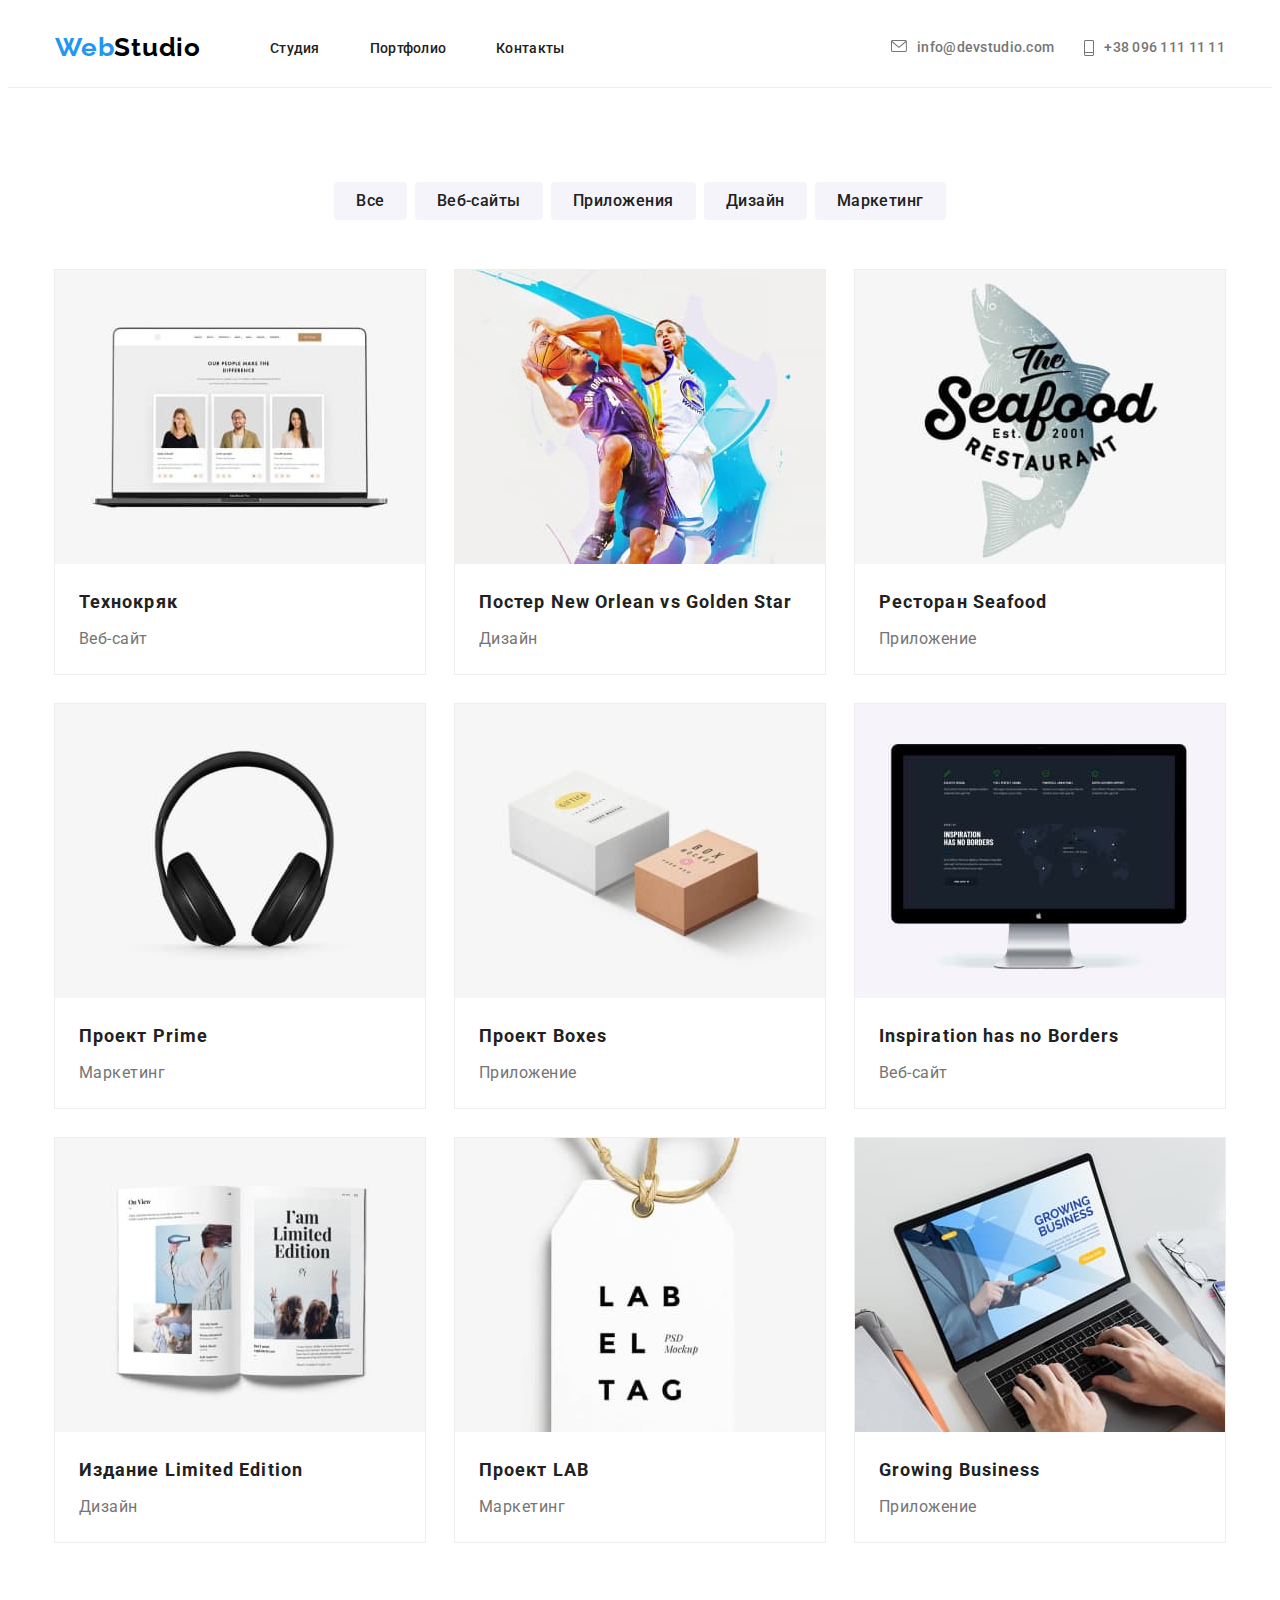
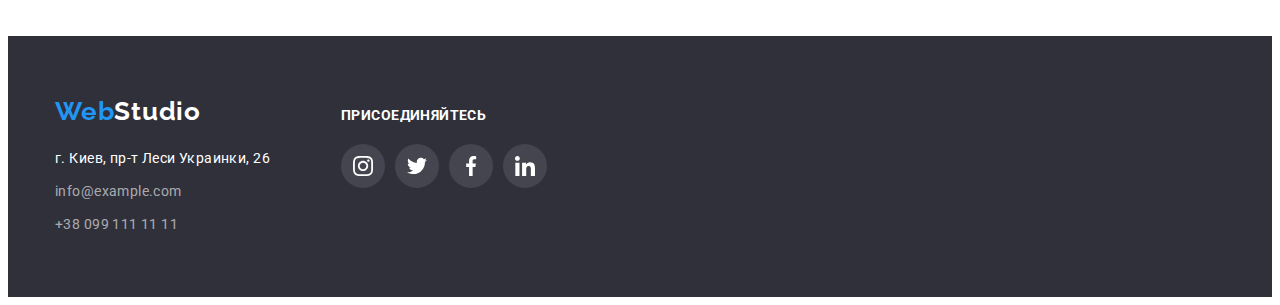
==== portfolio.html @ 506d8bec "5.1" ====
<!DOCTYPE html>
<html lang="ru">
<head>
    <meta charset="UTF-8">
    <meta http-equiv="X-UA-Compatible" content="IE=edge">
    <meta name="viewport" content="width=device-width, initial-scale=1.0">
    <title>Document</title>
    <link rel="preconnect" href="https://fonts.googleapis.com">
<link rel="preconnect" href="https://fonts.gstatic.com" crossorigin>
<link href="https://fonts.googleapis.com/css2?family=Raleway:wght@700&family=Roboto:wght@400;500;700;900&display=swap" rel="stylesheet">
<link rel="stylesheet" href="https://cdnjs.cloudflare.com/ajax/libs/modern-normalize/1.1.0/modern-normalize.min.css" integrity="sha512-wpPYUAdjBVSE4KJnH1VR1HeZfpl1ub8YT/NKx4PuQ5NmX2tKuGu6U/JRp5y+Y8XG2tV+wKQpNHVUX03MfMFn9Q==" crossorigin="anonymous" referrerpolicy="no-referrer" />
<link rel="stylesheet" href="./css/styles.css" />
</head>
<body>
    
    <header class="header">
        <div class="container">
    <nav class="header-nav">
        <a class="logo link" href="" lang="en">Web<span class="logo-accent">Studio</span></a>
        
       <ul class="header-list list"> 
           <li class="header-item"><a href="./index.html" class="header-link link studia ">Студия</a></li>
        <li class="header-item"><a href="./portfolio.html" class="header-link link portfolio">Портфолио</a></li>
        <li class="header-item"><a href="" class="header-link link contacts">Контакты</a></li>
    </ul>
    </nav>
     <ul class="header-connect list">
        <li class="header-connect-item"><a href="mailto:info@devstudio.com" class="header-mail link">
            <svg class="header-icon" width="16" height="12">
                <use href="./img/icons-four.svg#icon-envelope"></use>
            </svg> info@devstudio.com</a>
          </li>
        <li class="header-connect-item"><a href="tel:+380961111111" class="header-tel link">
            <svg class="header-icon" width="10" height="16">
                <use href="./img/icons-four.svg#icon-Vector"></use>
            </svg> +38 096 111 11 11</a>
          </li>
     </ul>
    </div>
    
    </header>
    <main>
<section class="main-box">
    <div class="container">
    <ul class="main-list list">
        <li class="main-item"><button type="button" class="main-btn">Все</button></li>
        <li class="main-item"><button type="button" class="main-btn">Веб-сайты</button></li>
        <li class="main-item"><button type="button" class="main-btn">Приложения</button></li>
        <li class="main-item"><button type="button" class="main-btn">Дизайн</button></li>
        <li class="main-item"><button type="button" class="main-btn">Маркетинг</button></li>
    </ul>
    <ul class="box-list list">
        <li class="box-item">
           <a href="" class="box-link link"> <img src="./images/img1.jpg" alt="веб-сайт" width="370" height="294" class="box-photo">
           <div class="about-box">
           <h3 class="box-title">Технокряк</h3>
                    <p class="box-text">Веб-сайт</p>
            </div>    
        </a>
        </li>
        <li class="box-item " >
          <a href="" class="box-link link">  <img src="./images/img2.jpg" alt="дизайн" width="370" height="294" class="box-photo">
          <div class="about-box">     
          <h3 class="box-title">Постер New Orlean vs Golden Star</h3>
                    <p class="box-text">Дизайн</p>
           </div>     
            </a>
        </li>
        <li class="box-item">
            <a href="" class="box-link link"><img src="./images/img3.jpg" alt="приложение" width="370" height="294" class="box-photo">
            <div class="about-box">   
            <h3 class="box-title">Ресторан Seafood</h3>
                    <p class="box-text">Приложение</p>
            </div>    
        </a>
        </li>
        <li class="box-item">
            <a href="" class="box-link link"><img src="./images/img4.jpg" alt="маркетинг" width="370" height="294" class="box-photo">
            <div class="about-box">    
            <h3 class="box-title">Проект Prime</h3>
                    <p class="box-text">Маркетинг</p>
            </div>    
            </a>
        </li>
        <li class="box-item">
            <a href="" class="box-link link"><img src="./images/img5.jpg" alt="приложение" width="370" height="294" class="box-photo">
            <div class="about-box">    
            <h3 class="box-title">Проект Boxes</h3>
                    <p class="box-text">Приложение</p>
            </div>    
            </a>
        </li>
        <li class="box-item">
            <a href="" class="box-link link"><img src="./images/img6.jpg" alt="веб-сайт" width="370" height="294" class="box-photo">
            <div class="about-box">    
            <h3 class="box-title">Inspiration has no Borders</h3>
                    <p class="box-text">Веб-сайт</p>
            </div>    
            </a>
        </li>
        <li class="box-item">
            <a href="" class="box-link link"><img src="./images/img7.jpg" alt="дизайн" width="370" height="294" class="box-photo">
            <div class="about-box">    
            <h3 class="box-title">Издание Limited Edition</h3>
                    <p class="box-text">Дизайн</p>
            </div>    
            </a>
        </li>
        <li class="box-item">
            <a href="" class="box-link link"><img src="./images/img8.jpg" alt="маркетинг" width="370" height="294" class="box-photo">
            <div class="about-box">    
            <h3 class="box-title">Проект LAB</h3>
                    <p class="box-text">Маркетинг</p>
            </div>    
            </a>
        </li>
        <li class="box-item">
            <a href="" class="box-link link"><img src="./images/img9.jpg" alt="приложение" width="370" height="294" class="box-photo">
            <div class="about-box">    
            <h3 class="box-title">Growing Business</h3>
                    <p class="box-text">Приложение</p>
            </div>    
            </a>
        </li>
    </ul>
</div>
</section>
    </main>
    <footer class="footer">
        <div class="footer-container container">
        <div class="address-container">   
        <a class="logo link" href="" lang="en">Web<span class="logo-accent-two">Studio</span></a>
      
        <address>
            <ul class="footer-list list">
              <li class="footer-item"><a href="https://bit.ly/3pXMvUd" target="_blank" rel="noopener noreferrer" class="footer-link-place link">г. Киев, пр-т
                  Леси Украинки, 26</a> </li>
              <li class="footer-item"><a href="mailto:info@example.com" class="footer-mail link">info@example.com</a> </li>
              <li class="footer-item"><a href="tel:+380991111111" class="footer-tel link">+38 099 111 11 11</a> </li>
            </ul>
          </address>
          </div>
          <div class="join">
              <strong class="join-title">присоединяйтесь</strong>
              <ul class="join-list list">
                  <li class="join-item">
                      <a href="" class="join-link link">
                          <svg class="join-icon" width="20" height="20">
                              <use href="./img/icons.svg#icon-instagram-2-1"></use>
                          </svg>
                      </a>
                  </li>
                  <li class="join-item">
                      <a href="" class="join-link link">
                          <svg class="join-icon" width="20" height="20">
                              <use href="./img/icons.svg#icon-twitter-1-1"></use>
                          </svg>
                      </a>
                  </li>
                  <li class="join-item">
                      <a href="" class="join-link link">
                          <svg class="join-icon" width="20" height="20">
                              <use href="./img/icons.svg#icon-facebook-1-1"></use>
                          </svg>
                      </a>
                  </li>
                  <li class="join-item">
                      <a href="" class="join-link link">
                          <svg class="join-icon" width="20" height="20">
                              <use href="./img/icons.svg#icon-linkedin-1-1"></use>
                          </svg>
                      </a>
                  </li>
              </ul>
          </div>
        </div>
        </footer>
</body>
</html>
---- css/styles.css ----
:root {
    --header-color: #212121;
    --title-color:#212121;
    --text-color:#757575;
    --btn-color:#2196F3;
    --second-title-color:#FFFFFF;
    --logo-colar:#2196F3;
    --header-link-color:#757575;
    --second-btn-color:#212121;
}
img {
  display: block;
}

* {
  box-sizing: border-box;
}
address {
  font-style: normal;
}
p, h1, h2, h3, h4, h5, h6{
  margin: 0;
}
ul{
  margin: 0;
  padding-left: 0;
}


body{
font-family: 'Roboto', sans-serif;
color: #212121;

}
.list {
    list-style: none;
}
.link {
    text-decoration: none;
}
.container {
  width: 1200px;
  margin: 0 auto;
  padding-left: 15px;
  padding-right: 15px;
}
                                          /*header*/
.header {
  padding-top: 24px;
  padding-bottom: 24px;
  border-bottom: 1px solid #ECECEC;
}
.logo {font-family: 'Raleway',sans-serif;
    font-style: normal;
    font-weight: 700;
    font-size: 26px;
    line-height: 1.19;
    letter-spacing: 0.03em;
    color: var(--logo-colar);
    width: 145px;
    height: 31px;
  }
  .logo {
    margin-right: 70px;
  }
    .logo-accent {
        color: black;
    }
    .logo-accent-two{
      color: #FFFFFF;
    }
    .header-list {
      display: flex;
    }
    .header-nav {
      display: flex;
      align-items: center;
    }
    .header .container {
     display: flex;
     align-items: center;
    }
  .header-link {
    font-weight: 500;
    font-size: 14px;
    line-height: 1.14;  
    letter-spacing: 0.02em;
    
    color: var(--header-color);
  }

  .header-item {
   margin-right: 50px;

  }
  .header-item:last-child {
    margin-right: 0;
  }
  .header-mail {
      
  font-weight: 500;
  font-size: 14px;
  line-height: 1.14;
  letter-spacing: 0.02em;
  
  color: var(--header-link-color);
  margin-right: 30px;
  }
  .header-tel {
    font-weight: 500;
    font-size: 14px;
    line-height: 1.14;
    letter-spacing: 0.02em;
    
    color: var(--header-link-color);
  }
  .header-connect {
    margin-left: auto;
    display: flex;
  }
  .header-tel, .header-mail {
   
   display: flex;
  }
  .header-icon {
    fill: #757575;
    margin-right: 10px;  
  }

  .header-link:hover,
  .header-link:focus {
    color: var(--btn-color);
  }
  .header-mail:hover,
  .header-mail:focus {
    color: var(--btn-color);
  }
  .header-mail:hover .header-icon,
  .header-mail:focus .header-icon {
    fill: var(--btn-color);
  }
  .header-tel:hover,
  .header-tel:focus {
    color: var(--btn-color);
  }

  .header-tel:hover .header-icon,
  .header-tel:focus .header-icon{
    color: var(--btn-color);
    fill: var(--btn-color);
  }

  .business-btn:hover,
  .business-btn:focus {
    background: var(--btn-color);
  }
  .main-btn:hover,
  .main-btn:focus {
    background: var(--btn-color);
    color: #FFFFFF;
    box-shadow: 0px 3px 1px rgba(0, 0, 0, 0.1), 0px 1px 2px rgba(0, 0, 0, 0.08), 0px 2px 2px rgba(0, 0, 0, 0.12);
  }
  .footer-link-place:hover,
  .footer-link-place:focus {
    color: var(--btn-color);
  }
  .footer-mail:hover,
  .footer-mail:focus {
    color: var(--btn-color);
  }
  .footer-tel:hover,
  .footer-tel:focus {
    color: var(--btn-color);

  }
                                         /*main*/
 .business{
  background: #2F303A;
  background-image: linear-gradient(rgba(47, 48, 58, 0.4),
   rgba(47, 48, 58, 0.4)), url(../img/photo_bg.jpg);
   max-width: 1600px;
   margin: 0px auto;
  background-repeat: no-repeat;
  background-position: center;
  background-size: cover;
  padding-top: 200px;
  padding-bottom: 200px;
 }                                        
.main-title {
    font-weight: 900;
font-size: 44px;
line-height: 1.36;
color:var(--second-title-color);
text-align: center;
margin-bottom: 30px;
width: 696px;
margin-left: auto;
margin-right: auto;
}


  .business-btn {
    font-family: 'Roboto';
    font-style: normal;
    font-weight: 700;
    font-size: 16px;
    line-height: 1.88;
    min-width: 200px;
    height: 50px;
    margin: 0 auto;
    display: block;
    background: #2196F3;
box-shadow: 0px 4px 4px rgba(0, 0, 0, 0.15);
border-radius: 4px;
color: #FFFFFF;
  }   
  .option {
    padding-top: 94px;
    padding-bottom: 94px;
  }
    .option-list {
     display: flex;

    }
    .option-item:not(:last-child) {
      margin-right: 30px;
    }
    .option-item {
      width: 270px;
    }
  
  .option-item-title {
    font-weight: 700;
    font-size: 14px;
    line-height: 1.14;
    letter-spacing: 0.03em;
    text-transform: uppercase;
    color: var(--title-color);
    margin-bottom: 10px;
  } 
  .option-iyem-text {
    font-size: 14px;
    line-height: 1.71;
    letter-spacing: 0.03em;
    
    color: var(--text-color);
  }     

 .option-soc-list {
   display: flex;
   justify-content: center;
 }
 
 .option-soc-item {
   width: 270px;
   height: 120px;
   background: #F5F4FA;
   border-radius: 4px;
   margin-bottom: 30px;
   margin-left: 30px;
 }

 .option-soc-item:first-child {
   margin-left: 0px;
 }

 .option-soc {
    display: flex;
    width: 100%;
    height: 100%;
    justify-content: center;
    align-items: center;
 }




  .work {
    padding-bottom: 94px;
  }
  .work-title {
    font-weight: 700;
    font-size: 36px;
    line-height: 1.17;
    letter-spacing: 0.03em;
    color: var(--title-color);
    margin-bottom: 50px;
    text-align: center;
  }   
  .work-list {
   display: flex;
  }
  .work-item:not(:last-child) {
   margin-right: 30px;

  } 
  
  .hero {
    background: #F5F4FA;
    padding-top: 94px;
    padding-bottom: 94px; 
  }
  .hero-title {
    font-weight: 700;
    font-size: 36px;
    line-height: 1.17;
    letter-spacing: 0.03em;
    color: var(--title-color);
    text-align: center;
    margin-bottom: 50px;
  }  
  .hero-list {
    display: flex;
     margin: -15px;
  }
  /* .hero-item:not(:last-child) {
    margin-right: 30px; 

  } */
  .hero-item {
    /* flex-basic: calc((100% - 120px) / 4); */
    flex-basis: calc(100% / 4 - 30px);
    margin: 15px;
    box-shadow: 0px 1px 3px rgba(0, 0, 0, 0.12), 0px 1px 1px rgba(0, 0, 0, 0.14), 0px 2px 1px rgba(0, 0, 0, 0.2);
    border-radius: 0px 0px 4px 4px; 
  }
  .about-people {
    padding-top: 30px;
    padding-bottom: 30px;
    text-align: center;
    background-color: #FFFFFF;
    border-radius: 4px;
  }

  .hero-name {
    font-weight: 500;
    font-size: 16px;
    line-height: 1.19;
    letter-spacing: 0.03em;
    color: var(--title-color);
    margin-bottom: 10px;
  }     
  .hero-work {
    font-size: 16px;
    line-height: 1.19;
    letter-spacing: 0.03em;
    
    color: var(--text-color);
    margin-bottom: 16px;
  }   

  .hero-soc-list {
    display: flex;
    justify-content: center;
  }

  .hero-soc-item {
   width: 44px;
   height: 44px;
   margin-left: 10px;

  }
  
  .hero-soc-item:first-child {
    margin-left: 0px;
  }

  .hero-soc-link {
    display: flex;
    align-items: center; 
    justify-content: center; 
    width: 100%;
    height: 100%;
    border-radius: 50px;
  }
  .hero-soc-icon {
    fill:  #AFB1B8;
  }

  .hero-soc-link:hover,
  .hero-soc-link:focus {
    background: #2196F3;
  }

  .hero-soc-link:hover .hero-soc-icon,
  .hero-soc-link:focus .hero-soc-icon {
    fill: #FFFFFF;
  }
  
  .customers {
    padding-top: 94px;
    padding-bottom: 94px;
    
  }

  .customers-title {
    font-weight: 700;
    font-size: 36px;
    line-height: 1.17;
    text-align: center;
    letter-spacing: 0.03em;
    color: #212121;
    text-align: center;
    margin-bottom: 50px;
  }
  .customers-list {
    display: flex;
    justify-content: center;
  }

  .customers-item {
   width: 170px;
   height: 92px;
   margin-left: 30px; 
   border: 1px solid #AFB1B8;
   border-radius: 4px;
  }
  .customers-item:first-child {
    margin-left: 0px;
  }

  .customers-icon {
    fill: #AFB1B8;
  }

  .customers-link {
   display: flex;
   align-items: center ;
   justify-content: center;
   width: 100%;
   height: 100%;
  }
   
  .customers-link:hover,
  .customers-link:focus {
    border: 1px solid #2196F3;
  }

  .customers-link:hover .customers-icon,
  .customers-link:focus .customers-icon {
    fill: #2196F3;
  }

                                    /*footer*/
   .footer {
    background: #2F303A;
    padding-top: 60px;
    padding-bottom: 60px; 
    
   }
   .footer-container {
     display: flex;
     align-items: baseline;
   }
   .address-container {
     margin-right: 70px;
   }
   
   .footer-list {
     margin-top: 20px;
   }

   .footer-link-place {
    font-size: 14px;
    line-height: 1.71;
    letter-spacing: 0.03em;
    color: var(--second-title-color);
   }
   .footer-mail {
    font-size: 14px;
    line-height: 1.71;
    letter-spacing: 0.03em;
    color: rgba(255, 255, 255, 0.6);
   }
   .footer-tel {
    font-size: 14px;
    line-height: 1.71;
    letter-spacing: 0.03em;
    color: rgba(255, 255, 255, 0.6);
   }
   .footer-item:not(:last-child) {
     margin-bottom: 9px;

   } 
   .join-title {
    font-weight: 700;
    font-size: 14px;
    line-height: 1.14;
    letter-spacing: 0.03em;
    color: #FFFFFF;
    display: block;
    margin-bottom: 20px;
    text-transform: uppercase; 
   }

   .join-list {
     display: flex;
     justify-content: center;
   }  
   .join-item {
    width: 44px;
    height: 44px;
    margin-left: 10px;
   }
   .join-item:first-child {
     margin-left: 0px;
    } 

   .join-link {
     display: flex;
     justify-content: center;
     align-items: center;
     width: 100%;
     height: 100%;
     border-radius: 50px;
     background: rgba(255, 255, 255, 0.1);
   }   
   
   .join-icon {
     fill: #FFFFFF;
   } 

   .join-link:hover,
   .join-link:focus {
    background: #2196F3;
   }
    
  


                            /*main-portfolio*/
                            
  .main-box {
    padding-top: 94px;
    padding-bottom: 94px;
  } 

  .main-btn {
    font-family: 'Roboto';
    font-style: normal;
    font-weight: 500;
    font-size: 16px;
    line-height: 1.63;
    letter-spacing: 0.03em;
    color: var(--second-btn-color);
    padding: 6px 22px;
    background: #F5F4FA;
    border-radius: 4px;
    border: #FFFFFF;
    
  }  
  .main-list {
    margin-bottom: 50px;
    display:flex;
    justify-content: center;
  }
  .main-item:not(:last-child) {
    margin-right: 8px;
  }
  
  .about-box {
    padding-top: 20px;
    padding-bottom: 20px;
    /* border: 1px solid #EEEEEE; */
    padding-left: 24px;
    padding-right: 24px;
  }
  .box-list {
   display: flex;
   flex-wrap: wrap;
    margin: -15px;
  }
  .box-item {
    flex-basis: calc(100% / 9 - 30px);
     margin: 15px; 
     outline: 1px solid #EEEEEE;
  }

  .box-item:hover,
  .box-item:focus {
box-shadow: 0px 1px 1px rgba(0, 0, 0, 0.12), 0px 4px 4px 
rgba(0, 0, 0, 0.06), 1px 4px 6px rgba(0, 0, 0, 0.16);
  }

  .box-title{
    font-weight: 700;
    font-size: 18px;
    line-height: 2.00;
    letter-spacing: 0.06em;
    color: var(--title-color);
    margin-bottom: 4px;
     
  }                                                   
  .box-text {
    font-size: 16px;
    line-height: 1.88;
    letter-spacing: 0.03em;
    
    color: var(--text-color);
  }
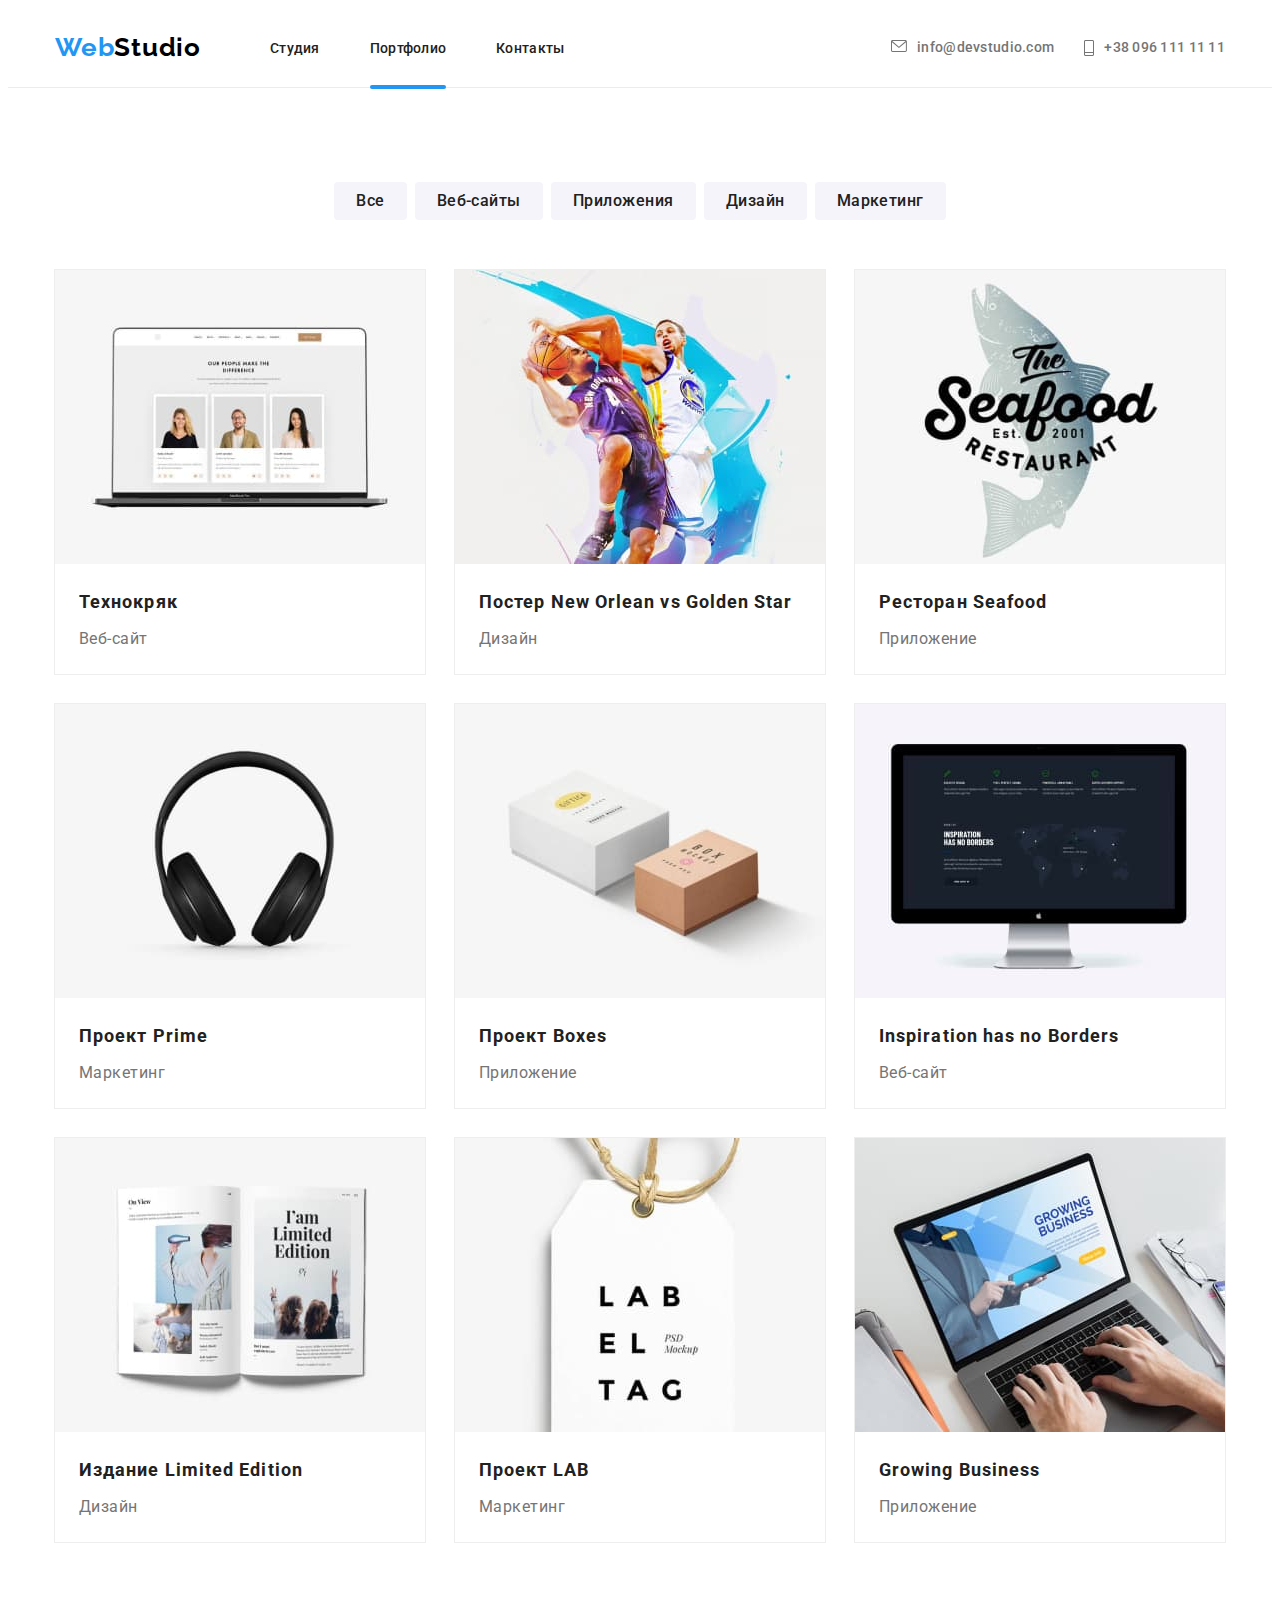
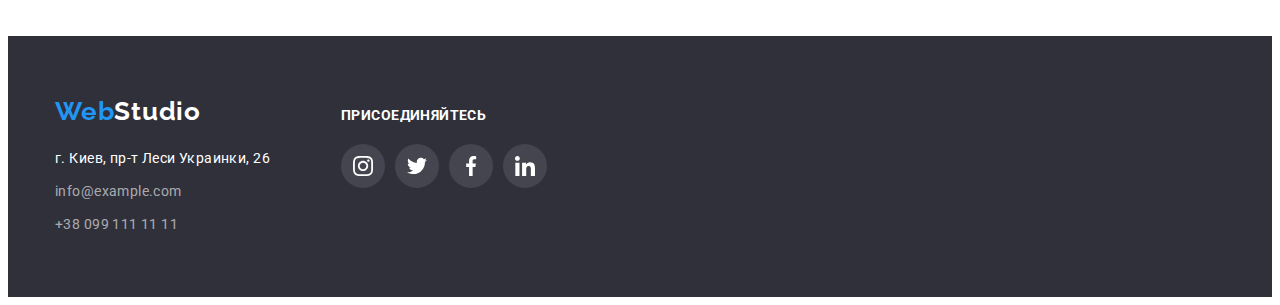
==== commit 9376cb6b: "5.3" ====
--- a/portfolio.html
+++ b/portfolio.html
@@ -18,24 +18,24 @@
     <nav class="header-nav">
         <a class="logo link" href="" lang="en">Web<span class="logo-accent">Studio</span></a>
         
-       <ul class="header-list list"> 
-           <li class="header-item"><a href="./index.html" class="header-link link studia ">Студия</a></li>
-        <li class="header-item"><a href="./portfolio.html" class="header-link link portfolio">Портфолио</a></li>
+    <ul class="header-list list"> 
+        <li class="header-item"><a href="./index.html" class="header-link link studia ">Студия</a></li>
+        <li class="header-item"><a href="./portfolio.html" class="header-link link portfolio curent">Портфолио</a></li>
         <li class="header-item"><a href="" class="header-link link contacts">Контакты</a></li>
     </ul>
     </nav>
-     <ul class="header-connect list">
+    <ul class="header-connect list">
         <li class="header-connect-item"><a href="mailto:info@devstudio.com" class="header-mail link">
             <svg class="header-icon" width="16" height="12">
                 <use href="./img/icons-four.svg#icon-envelope"></use>
             </svg> info@devstudio.com</a>
-          </li>
+        </li>
         <li class="header-connect-item"><a href="tel:+380961111111" class="header-tel link">
             <svg class="header-icon" width="10" height="16">
                 <use href="./img/icons-four.svg#icon-Vector"></use>
             </svg> +38 096 111 11 11</a>
-          </li>
-     </ul>
+        </li>
+    </ul>
     </div>
     
     </header>
@@ -51,23 +51,31 @@
     </ul>
     <ul class="box-list list">
         <li class="box-item">
-           <a href="" class="box-link link"> <img src="./images/img1.jpg" alt="веб-сайт" width="370" height="294" class="box-photo">
-           <div class="about-box">
-           <h3 class="box-title">Технокряк</h3>
+            <div class="box-wrap"><a href="" class="box-link link"> <img src="./images/img1.jpg" alt="веб-сайт" width="370" height="294" class="box-photo">
+                <p class="box-pre-text">Ресурс предлагает комплексные предложения с разным уровнем функционала и сервисов. Все это позволит посетителю получить исчерпывающие сведения о компании или частном лице.</p>
+            </div>
+        <div class="about-box">
+        <h3 class="box-title">Технокряк</h3>
                     <p class="box-text">Веб-сайт</p>
             </div>    
         </a>
         </li>
         <li class="box-item " >
-          <a href="" class="box-link link">  <img src="./images/img2.jpg" alt="дизайн" width="370" height="294" class="box-photo">
-          <div class="about-box">     
-          <h3 class="box-title">Постер New Orlean vs Golden Star</h3>
+            <div class="box-wrap">
+                <a href="" class="box-link link">  <img src="./images/img2.jpg" alt="дизайн" width="370" height="294" class="box-photo">
+                    <p class="box-pre-text">Ресурс предлагает комплексные предложения с разным уровнем функционала и сервисов. Все это позволит посетителю получить исчерпывающие сведения о компании или частном лице.</p>
+            </div>
+        <div class="about-box">     
+        <h3 class="box-title">Постер New Orlean vs Golden Star</h3>
                     <p class="box-text">Дизайн</p>
-           </div>     
-            </a>
-        </li>
-        <li class="box-item">
-            <a href="" class="box-link link"><img src="./images/img3.jpg" alt="приложение" width="370" height="294" class="box-photo">
+        </div>     
+            </a>
+        </li>
+        <li class="box-item">
+            <div class="box-wrap">
+                <a href="" class="box-link link"><img src="./images/img3.jpg" alt="приложение" width="370" height="294" class="box-photo">
+                    <p class="box-pre-text">Ресурс предлагает комплексные предложения с разным уровнем функционала и сервисов. Все это позволит посетителю получить исчерпывающие сведения о компании или частном лице.</p>
+            </div>
             <div class="about-box">   
             <h3 class="box-title">Ресторан Seafood</h3>
                     <p class="box-text">Приложение</p>
@@ -75,7 +83,10 @@
         </a>
         </li>
         <li class="box-item">
-            <a href="" class="box-link link"><img src="./images/img4.jpg" alt="маркетинг" width="370" height="294" class="box-photo">
+            <div class="box-wrap">
+                <a href="" class="box-link link"><img src="./images/img4.jpg" alt="маркетинг" width="370" height="294" class="box-photo">
+                    <p class="box-pre-text">Ресурс предлагает комплексные предложения с разным уровнем функционала и сервисов. Все это позволит посетителю получить исчерпывающие сведения о компании или частном лице.</p>
+            </div>
             <div class="about-box">    
             <h3 class="box-title">Проект Prime</h3>
                     <p class="box-text">Маркетинг</p>
@@ -83,7 +94,10 @@
             </a>
         </li>
         <li class="box-item">
-            <a href="" class="box-link link"><img src="./images/img5.jpg" alt="приложение" width="370" height="294" class="box-photo">
+            <div class="box-wrap">
+                <a href="" class="box-link link"><img src="./images/img5.jpg" alt="приложение" width="370" height="294" class="box-photo">
+                    <p class="box-pre-text">Ресурс предлагает комплексные предложения с разным уровнем функционала и сервисов. Все это позволит посетителю получить исчерпывающие сведения о компании или частном лице.</p>
+            </div>
             <div class="about-box">    
             <h3 class="box-title">Проект Boxes</h3>
                     <p class="box-text">Приложение</p>
@@ -91,7 +105,10 @@
             </a>
         </li>
         <li class="box-item">
-            <a href="" class="box-link link"><img src="./images/img6.jpg" alt="веб-сайт" width="370" height="294" class="box-photo">
+            <div class="box-wrap">
+                <a href="" class="box-link link"><img src="./images/img6.jpg" alt="веб-сайт" width="370" height="294" class="box-photo">
+                    <p class="box-pre-text">Ресурс предлагает комплексные предложения с разным уровнем функционала и сервисов. Все это позволит посетителю получить исчерпывающие сведения о компании или частном лице.</p>
+            </div>
             <div class="about-box">    
             <h3 class="box-title">Inspiration has no Borders</h3>
                     <p class="box-text">Веб-сайт</p>
@@ -99,7 +116,10 @@
             </a>
         </li>
         <li class="box-item">
-            <a href="" class="box-link link"><img src="./images/img7.jpg" alt="дизайн" width="370" height="294" class="box-photo">
+            <div class="box-wrap">
+                <a href="" class="box-link link"><img src="./images/img7.jpg" alt="дизайн" width="370" height="294" class="box-photo">
+                    <p class="box-pre-text">Ресурс предлагает комплексные предложения с разным уровнем функционала и сервисов. Все это позволит посетителю получить исчерпывающие сведения о компании или частном лице.</p>
+            </div>
             <div class="about-box">    
             <h3 class="box-title">Издание Limited Edition</h3>
                     <p class="box-text">Дизайн</p>
@@ -107,7 +127,10 @@
             </a>
         </li>
         <li class="box-item">
-            <a href="" class="box-link link"><img src="./images/img8.jpg" alt="маркетинг" width="370" height="294" class="box-photo">
+            <div class="box-wrap">
+                <a href="" class="box-link link"><img src="./images/img8.jpg" alt="маркетинг" width="370" height="294" class="box-photo">
+                    <p class="box-pre-text">Ресурс предлагает комплексные предложения с разным уровнем функционала и сервисов. Все это позволит посетителю получить исчерпывающие сведения о компании или частном лице.</p>
+            </div>
             <div class="about-box">    
             <h3 class="box-title">Проект LAB</h3>
                     <p class="box-text">Маркетинг</p>
@@ -115,7 +138,10 @@
             </a>
         </li>
         <li class="box-item">
-            <a href="" class="box-link link"><img src="./images/img9.jpg" alt="приложение" width="370" height="294" class="box-photo">
+            <div class="box-wrap">
+                <a href="" class="box-link link"><img src="./images/img9.jpg" alt="приложение" width="370" height="294" class="box-photo">
+                    <p class="box-pre-text">Ресурс предлагает комплексные предложения с разным уровнем функционала и сервисов. Все это позволит посетителю получить исчерпывающие сведения о компании или частном лице.</p>
+            </div>
             <div class="about-box">    
             <h3 class="box-title">Growing Business</h3>
                     <p class="box-text">Приложение</p>
@@ -130,50 +156,77 @@
         <div class="footer-container container">
         <div class="address-container">   
         <a class="logo link" href="" lang="en">Web<span class="logo-accent-two">Studio</span></a>
-      
+    
         <address>
             <ul class="footer-list list">
-              <li class="footer-item"><a href="https://bit.ly/3pXMvUd" target="_blank" rel="noopener noreferrer" class="footer-link-place link">г. Киев, пр-т
-                  Леси Украинки, 26</a> </li>
-              <li class="footer-item"><a href="mailto:info@example.com" class="footer-mail link">info@example.com</a> </li>
-              <li class="footer-item"><a href="tel:+380991111111" class="footer-tel link">+38 099 111 11 11</a> </li>
+            <li class="footer-item"><a href="https://bit.ly/3pXMvUd" target="_blank" rel="noopener noreferrer" class="footer-link-place link">г. Киев, пр-т
+                Леси Украинки, 26</a> </li>
+            <li class="footer-item"><a href="mailto:info@example.com" class="footer-mail link">info@example.com</a> </li>
+            <li class="footer-item"><a href="tel:+380991111111" class="footer-tel link">+38 099 111 11 11</a> </li>
             </ul>
-          </address>
-          </div>
-          <div class="join">
-              <strong class="join-title">присоединяйтесь</strong>
-              <ul class="join-list list">
-                  <li class="join-item">
-                      <a href="" class="join-link link">
-                          <svg class="join-icon" width="20" height="20">
-                              <use href="./img/icons.svg#icon-instagram-2-1"></use>
-                          </svg>
-                      </a>
-                  </li>
-                  <li class="join-item">
-                      <a href="" class="join-link link">
-                          <svg class="join-icon" width="20" height="20">
-                              <use href="./img/icons.svg#icon-twitter-1-1"></use>
-                          </svg>
-                      </a>
-                  </li>
-                  <li class="join-item">
-                      <a href="" class="join-link link">
-                          <svg class="join-icon" width="20" height="20">
-                              <use href="./img/icons.svg#icon-facebook-1-1"></use>
-                          </svg>
-                      </a>
-                  </li>
-                  <li class="join-item">
-                      <a href="" class="join-link link">
-                          <svg class="join-icon" width="20" height="20">
-                              <use href="./img/icons.svg#icon-linkedin-1-1"></use>
-                          </svg>
-                      </a>
-                  </li>
-              </ul>
-          </div>
+        </address>
+        </div>
+        <div class="join">
+            <strong class="join-title">присоединяйтесь</strong>
+            <ul class="join-list list">
+                <li class="join-item">
+                    <a href="" class="join-link link">
+                        <svg class="join-icon" width="20" height="20">
+                            <use href="./img/icons.svg#icon-instagram-2-1"></use>
+                        </svg>
+                    </a>
+                </li>
+                <li class="join-item">
+                    <a href="" class="join-link link">
+                        <svg class="join-icon" width="20" height="20">
+                            <use href="./img/icons.svg#icon-twitter-1-1"></use>
+                        </svg>
+                    </a>
+                </li>
+                <li class="join-item">
+                    <a href="" class="join-link link">
+                        <svg class="join-icon" width="20" height="20">
+                            <use href="./img/icons.svg#icon-facebook-1-1"></use>
+                        </svg>
+                    </a>
+                </li>
+                <li class="join-item">
+                    <a href="" class="join-link link">
+                        <svg class="join-icon" width="20" height="20">
+                            <use href="./img/icons.svg#icon-linkedin-1-1"></use>
+                        </svg>
+                    </a>
+                </li>
+            </ul>
+        </div>
         </div>
         </footer>
 </body>
-</html>+</html>
+<!-- <section class="work">
+    <div class="container">
+    <h2 class="work-title">Чем мы занимаемся</h2>
+    <ul class="work-list list">
+        <li class="work-item">
+            <img src="img/cod.jpg" alt="верстка" width="370" height="294" class="work-pict"> 
+        </li>
+        <li class="work-item"> 
+            <img src="img/telephone.jpg" alt="верстка" width="370" height="294"  class="work-pict">
+        </li>
+        <li class="work-item">
+            <img src="img/laptop.jpg" alt="верстка" width="370" height="294" class="work-pict">
+        </li>
+    </ul>
+    <ul class="work-pre-list list">
+        <li class="work-pre-item">
+            <p class="pre-text">Десктопные приложения</p>
+        </li>
+        <li class="work-pre-item">
+            <p class="pre-text">Мобильные приложения</p>
+        </li>
+        <li class="work-pre-item">
+            <p class="pre-text">Дизайнерские решения</p>
+        </li>
+    </ul>
+    </div>
+    </section> -->--- a/css/styles.css
+++ b/css/styles.css
@@ -70,61 +70,92 @@
       color: #FFFFFF;
     }
     .header-list {
-      display: flex;
+      display: flex;;
     }
+    .curent::after{
+      position: absolute;
+      /* left: 0; */
+      bottom: -1px;
+      content: "";
+      display: block;
+      width: 100%;
+      height: 4px;
+      background-color: #2196F3;
+      border-radius: 2px;
+      /* top: 45px; */
+      }
     .header-nav {
       display: flex;
       align-items: center;
     }
     .header .container {
-     display: flex;
-     align-items: center;
+    display: flex;
+    align-items: center;
     }
   .header-link {
+    padding-top: 32px;
+    padding-bottom: 32px;
+    position: relative;
     font-weight: 500;
     font-size: 14px;
     line-height: 1.14;  
     letter-spacing: 0.02em;
-    
     color: var(--header-color);
-  }
-
+    transition: color 250ms cubic-bezier(0.4, 0, 0.2, 1);
+    
+  }
+  /* .header-list::after {
+    content: "";
+    position:absolute;
+    
+    display: block;
+    width: 100%;
+    height: 4px;
+    border-radius: 4px;
+    background-color: var(--btn-color)
+    
+  } */
+    
+  
+  
   .header-item {
-   margin-right: 50px;
+  margin-right: 50px;
 
   }
   .header-item:last-child {
     margin-right: 0;
   }
+  
   .header-mail {
       
   font-weight: 500;
   font-size: 14px;
   line-height: 1.14;
   letter-spacing: 0.02em;
-  
   color: var(--header-link-color);
   margin-right: 30px;
+  transition: color 250ms cubic-bezier(0.4, 0, 0.2, 1);
   }
   .header-tel {
     font-weight: 500;
     font-size: 14px;
     line-height: 1.14;
     letter-spacing: 0.02em;
-    
     color: var(--header-link-color);
+    transition: color 250ms cubic-bezier(0.4, 0, 0.2, 1);
   }
   .header-connect {
     margin-left: auto;
     display: flex;
   }
   .header-tel, .header-mail {
-   
-   display: flex;
+  
+  display: flex;
   }
   .header-icon {
     fill: #757575;
     margin-right: 10px;  
+    transition: color 250ms cubic-bezier(0.4, 0, 0.2, 1);
   }
 
   .header-link:hover,
@@ -173,19 +204,20 @@
     color: var(--btn-color);
 
   }
-                                         /*main*/
- .business{
+                                        /*main*/
+
+  .business{
   background: #2F303A;
   background-image: linear-gradient(rgba(47, 48, 58, 0.4),
-   rgba(47, 48, 58, 0.4)), url(../img/photo_bg.jpg);
-   max-width: 1600px;
-   margin: 0px auto;
+  rgba(47, 48, 58, 0.4)), url(../img/photo_bg.jpg);
+  max-width: 1600px;
+  margin: 0px auto;
   background-repeat: no-repeat;
   background-position: center;
   background-size: cover;
   padding-top: 200px;
   padding-bottom: 200px;
- }                                        
+}                                        
 .main-title {
     font-weight: 900;
 font-size: 44px;
@@ -210,16 +242,17 @@
     margin: 0 auto;
     display: block;
     background: #2196F3;
-box-shadow: 0px 4px 4px rgba(0, 0, 0, 0.15);
-border-radius: 4px;
-color: #FFFFFF;
+    box-shadow: 0px 4px 4px rgba(0, 0, 0, 0.15);
+    border-radius: 4px;
+    color: #FFFFFF;
+    transition: color 250ms linear, background 250ms linear ;
   }   
   .option {
     padding-top: 94px;
     padding-bottom: 94px;
   }
     .option-list {
-     display: flex;
+    display: flex;
 
     }
     .option-item:not(:last-child) {
@@ -238,7 +271,7 @@
     color: var(--title-color);
     margin-bottom: 10px;
   } 
-  .option-iyem-text {
+  .option-item-text {
     font-size: 14px;
     line-height: 1.71;
     letter-spacing: 0.03em;
@@ -246,31 +279,31 @@
     color: var(--text-color);
   }     
 
- .option-soc-list {
-   display: flex;
-   justify-content: center;
- }
- 
- .option-soc-item {
-   width: 270px;
-   height: 120px;
-   background: #F5F4FA;
-   border-radius: 4px;
-   margin-bottom: 30px;
-   margin-left: 30px;
- }
-
- .option-soc-item:first-child {
-   margin-left: 0px;
- }
-
- .option-soc {
+  .option-soc-list {
+  display: flex;
+  justify-content: center;
+  }
+
+  .option-soc-item {
+    width: 270px;
+    height: 120px;
+    background: #F5F4FA;
+    border-radius: 4px;
+    margin-bottom: 30px;
+    margin-left: 30px;
+  }
+
+  .option-soc-item:first-child {
+    margin-left: 0px;
+  }
+
+  .option-soc {
     display: flex;
     width: 100%;
     height: 100%;
     justify-content: center;
     align-items: center;
- }
+  }
 
 
 
@@ -288,12 +321,44 @@
     text-align: center;
   }   
   .work-list {
-   display: flex;
+    display: flex;
   }
   .work-item:not(:last-child) {
-   margin-right: 30px;
+    margin-right: 30px;
 
   } 
+  
+  
+  
+  .thumb {
+    position: relative;
+    
+
+  }
+  .thumb> .pre-text {
+    position: absolute;
+    left: 0;
+    bottom: 0;
+    color:#FFFFFF ;
+    background-color: rgba(47, 48, 58, 0.8);
+    display: flex;
+    align-items: center;
+    justify-content: center;
+    width: 370px;
+    height: 70px;
+    
+  }
+
+  .pre-text {
+    font-weight: 700;
+    font-size: 14px;
+    line-height: 1.14;
+    text-align: center;
+    letter-spacing: 0.03em;
+    text-transform: uppercase;
+    color: #FFFFFF;
+    
+  }
   
   .hero {
     background: #F5F4FA;
@@ -311,7 +376,7 @@
   }  
   .hero-list {
     display: flex;
-     margin: -15px;
+    margin: -15px;
   }
   /* .hero-item:not(:last-child) {
     margin-right: 30px; 
@@ -355,9 +420,9 @@
   }
 
   .hero-soc-item {
-   width: 44px;
-   height: 44px;
-   margin-left: 10px;
+    width: 44px;
+    height: 44px;
+    margin-left: 10px;
 
   }
   
@@ -372,9 +437,11 @@
     width: 100%;
     height: 100%;
     border-radius: 50px;
+    transition: background 250ms cubic-bezier(0.4, 0, 0.2, 1);
   }
   .hero-soc-icon {
     fill:  #AFB1B8;
+    transition: fill 250ms cubic-bezier(0.4, 0, 0.2, 1)
   }
 
   .hero-soc-link:hover,
@@ -409,11 +476,11 @@
   }
 
   .customers-item {
-   width: 170px;
-   height: 92px;
-   margin-left: 30px; 
-   border: 1px solid #AFB1B8;
-   border-radius: 4px;
+    width: 170px;
+    height: 92px;
+    margin-left: 30px; 
+    border: 1px solid #AFB1B8;
+    border-radius: 4px;
   }
   .customers-item:first-child {
     margin-left: 0px;
@@ -421,16 +488,18 @@
 
   .customers-icon {
     fill: #AFB1B8;
+    transition: fill 250ms cubic-bezier(0.4, 0, 0.2, 1);
   }
 
   .customers-link {
-   display: flex;
-   align-items: center ;
-   justify-content: center;
-   width: 100%;
-   height: 100%;
-  }
-   
+    display: flex;
+    align-items: center ;
+    justify-content: center;
+    width: 100%;
+    height: 100%;
+    transition: background 250ms cubic-bezier(0.4, 0, 0.2, 1);
+  }
+  
   .customers-link:hover,
   .customers-link:focus {
     border: 1px solid #2196F3;
@@ -442,47 +511,50 @@
   }
 
                                     /*footer*/
-   .footer {
+  .footer {
     background: #2F303A;
     padding-top: 60px;
     padding-bottom: 60px; 
     
-   }
-   .footer-container {
-     display: flex;
-     align-items: baseline;
-   }
-   .address-container {
-     margin-right: 70px;
-   }
-   
-   .footer-list {
-     margin-top: 20px;
-   }
-
-   .footer-link-place {
+  }
+  .footer-container {
+    display: flex;
+    align-items: baseline;
+  }
+  .address-container {
+    margin-right: 70px;
+  }
+  
+  .footer-list {
+    margin-top: 20px;
+  }
+
+  .footer-link-place {
     font-size: 14px;
     line-height: 1.71;
     letter-spacing: 0.03em;
     color: var(--second-title-color);
-   }
-   .footer-mail {
+    transition: color 250ms cubic-bezier(0.4, 0, 0.2, 1);
+  }
+  .footer-mail {
     font-size: 14px;
     line-height: 1.71;
     letter-spacing: 0.03em;
     color: rgba(255, 255, 255, 0.6);
-   }
-   .footer-tel {
+    transition: color 250ms cubic-bezier(0.4, 0, 0.2, 1);
+  }
+  .footer-tel {
     font-size: 14px;
     line-height: 1.71;
     letter-spacing: 0.03em;
     color: rgba(255, 255, 255, 0.6);
-   }
-   .footer-item:not(:last-child) {
-     margin-bottom: 9px;
-
-   } 
-   .join-title {
+    transition: color 250ms cubic-bezier(0.4, 0, 0.2, 1);
+  }
+  .footer-item:not(:last-child) {
+    margin-bottom: 9px;
+
+  } 
+  .join-title {
     font-weight: 700;
     font-size: 14px;
     line-height: 1.14;
@@ -491,39 +563,40 @@
     display: block;
     margin-bottom: 20px;
     text-transform: uppercase; 
-   }
-
-   .join-list {
-     display: flex;
-     justify-content: center;
-   }  
-   .join-item {
+  }
+
+  .join-list {
+    display: flex;
+    justify-content: center;
+  }  
+  .join-item {
     width: 44px;
     height: 44px;
     margin-left: 10px;
-   }
-   .join-item:first-child {
-     margin-left: 0px;
-    } 
-
-   .join-link {
-     display: flex;
-     justify-content: center;
-     align-items: center;
-     width: 100%;
-     height: 100%;
-     border-radius: 50px;
-     background: rgba(255, 255, 255, 0.1);
-   }   
-   
-   .join-icon {
-     fill: #FFFFFF;
-   } 
-
-   .join-link:hover,
-   .join-link:focus {
+  }
+  .join-item:first-child {
+    margin-left: 0px;
+  } 
+
+  .join-link {
+    display: flex;
+    justify-content: center;
+    align-items: center;
+    width: 100%;
+    height: 100%;
+    border-radius: 50px;
+    background: rgba(255, 255, 255, 0.1);
+    transition: background 250ms cubic-bezier(0.4, 0, 0.2, 1);
+  }   
+  
+  .join-icon {
+    fill: #FFFFFF;
+  } 
+
+  .join-link:hover,
+  .join-link:focus {
     background: #2196F3;
-   }
+  }
     
   
 
@@ -547,6 +620,7 @@
     background: #F5F4FA;
     border-radius: 4px;
     border: #FFFFFF;
+    transition: color 250ms cubic-bezier(0.4, 0, 0.2, 1), background 250ms cubic-bezier(0.4, 0, 0.2, 1);
     
   }  
   .main-list {
@@ -566,20 +640,26 @@
     padding-right: 24px;
   }
   .box-list {
-   display: flex;
-   flex-wrap: wrap;
+    display: flex;
+    flex-wrap: wrap;
     margin: -15px;
   }
   .box-item {
-    flex-basis: calc(100% / 9 - 30px);
-     margin: 15px; 
-     outline: 1px solid #EEEEEE;
-  }
+  flex-basis: calc(100% / 9 - 30px);
+    margin: 15px; 
+    outline: 1px solid #EEEEEE;
+    transition: box-shadow 250ms cubic-bezier(0.4, 0, 0.2, 1);
+    
+  }
+
 
   .box-item:hover,
   .box-item:focus {
 box-shadow: 0px 1px 1px rgba(0, 0, 0, 0.12), 0px 4px 4px 
 rgba(0, 0, 0, 0.06), 1px 4px 6px rgba(0, 0, 0, 0.16);
+  }
+  .box-item:hover .box-pre-text {
+    transform:translateY(0) ;
   }
 
   .box-title{
@@ -589,7 +669,7 @@
     letter-spacing: 0.06em;
     color: var(--title-color);
     margin-bottom: 4px;
-     
+  
   }                                                   
   .box-text {
     font-size: 16px;
@@ -597,7 +677,66 @@
     letter-spacing: 0.03em;
     
     color: var(--text-color);
-  }    
-  
- 
-  +  }  
+  .box-wrap {
+    position: relative;
+    overflow: hidden;
+  }  
+  .box-pre-text {
+    position: absolute;
+    top: 0;
+    font-weight: 400;
+    font-size: 18px;
+    line-height: 1.55;
+    letter-spacing: 0.03em;
+    color: #FFFFFF;
+    background: rgba(33, 150, 243, 0.9);
+    padding: 63px 24px;
+    height: 100%;
+    transform:translateY(100%) ;
+    transition: transform 250ms cubic-bezier(0.4, 0, 0.2, 1);
+
+  }
+  .backdrop {
+    position:fixed;
+    top: 0;
+    left: 0;
+    width: 100%;
+    height: 100%;
+    background: rgba(0, 0, 0, 0.2);
+    transition: opacity 250ms linear, visibility 250ms linear;
+  }
+  .backdrop.is-hidden .modal {
+    transform: translate(-50%, -50%) scale(0);
+  }
+  .modal {
+    width: 528px;
+    min-height: 581px;
+    top: 50%;
+    left: 50%;
+    transform: translate(-50%, -50%) scale(1);
+    background: #FFFFFF;
+    box-shadow: 0px 1px 3px rgba(0, 0, 0, 0.12), 0px 1px 1px rgba(0, 0, 0, 0.14), 0px 2px 1px rgba(0, 0, 0, 0.2);
+    border-radius: 4px;
+    position: absolute;
+    transition: transform 250ms linear;
+  }
+  .window-btn {
+    position: absolute;
+    top: 8px;
+    right: 8px;
+    width: 30px;
+    height: 30px;
+    background: #FFFFFF;
+    border: 1px solid rgba(0, 0, 0, 0.1);
+    border-radius: 50%;
+    display: flex;
+    align-items: center;
+    justify-content: center;
+    background-color: transparent;
+  }
+  .is-hidden {
+    opacity: 0;
+    visibility: hidden;
+    pointer-events: none;
+  }
